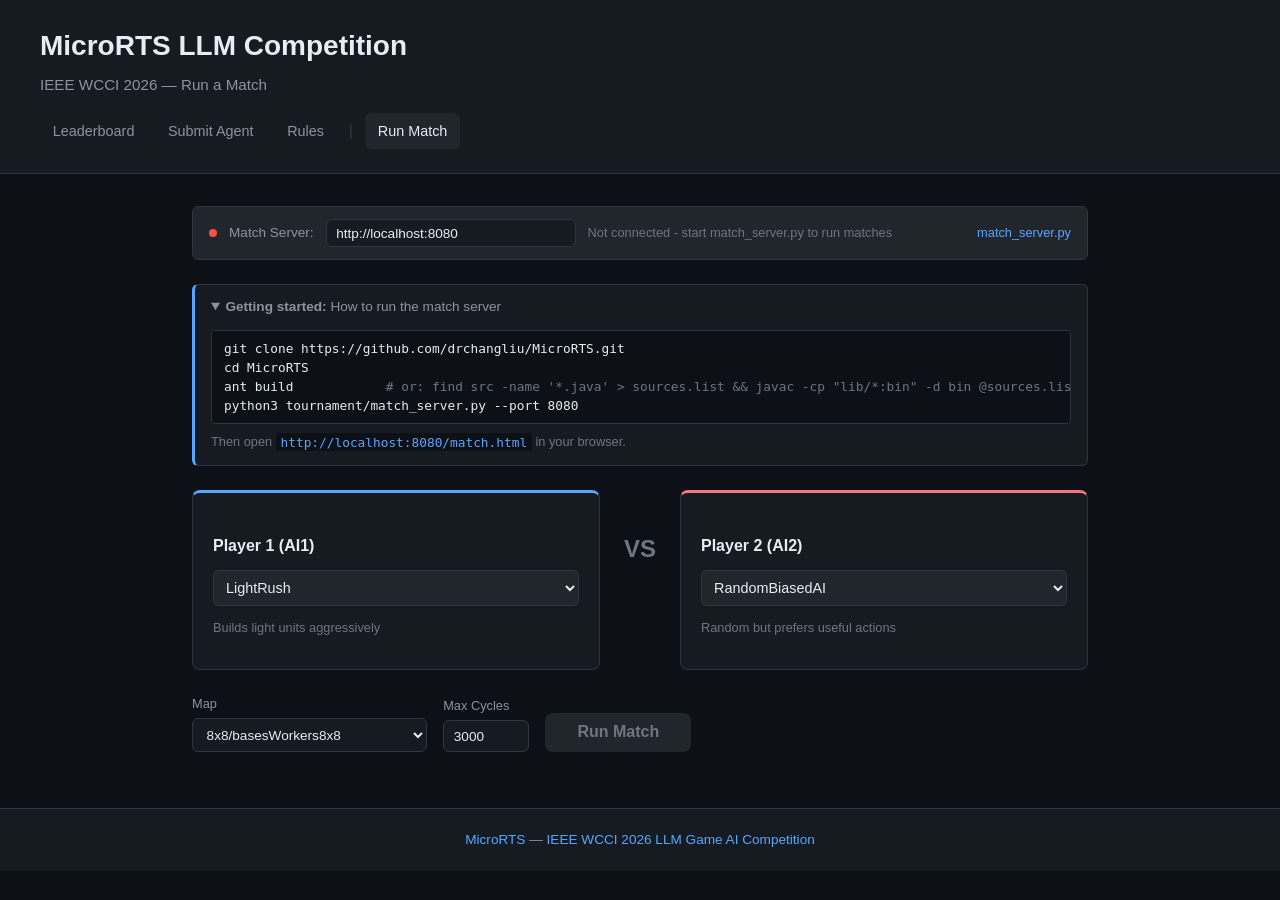
==== docs/match.html @ f72765ac "Auto-collapse setup tip box when match server is connected The tip box is now a <details> element, o" ====
<!DOCTYPE html>
<html lang="en">
<head>
    <meta charset="UTF-8">
    <meta name="viewport" content="width=device-width, initial-scale=1.0">
    <title>Run Match - MicroRTS LLM Competition</title>
    <link rel="stylesheet" href="style.css">
    <style>
        .match-grid {
            display: grid;
            grid-template-columns: 1fr auto 1fr;
            gap: 1.5rem;
            align-items: start;
            margin-bottom: 1.5rem;
        }
        .player-panel {
            background: var(--bg-secondary);
            border: 1px solid var(--border);
            border-radius: 8px;
            padding: 1.25rem;
        }
        .player-panel h3 {
            margin-bottom: 0.75rem;
            font-size: 1rem;
        }
        .player-panel.p1 { border-top: 3px solid var(--accent); }
        .player-panel.p2 { border-top: 3px solid #f97583; }
        .vs-divider {
            display: flex;
            align-items: center;
            justify-content: center;
            font-size: 1.5rem;
            font-weight: 700;
            color: var(--text-muted);
            padding-top: 2.5rem;
        }
        .agent-select {
            width: 100%;
            padding: 0.5rem;
            background: var(--bg-tertiary);
            border: 1px solid var(--border);
            border-radius: 6px;
            color: var(--text-primary);
            font-size: 0.9rem;
            margin-bottom: 0.5rem;
        }
        .agent-select:focus { border-color: var(--accent); outline: none; }
        .agent-desc {
            color: var(--text-muted);
            font-size: 0.8rem;
            min-height: 2.4em;
            margin-top: 0.25rem;
        }
        .llm-badge {
            display: inline-block;
            padding: 0.1rem 0.4rem;
            border-radius: 4px;
            font-size: 0.7rem;
            font-weight: 600;
            background: #1f6feb;
            color: #fff;
            margin-left: 0.25rem;
            vertical-align: middle;
        }

        /* Settings row */
        .settings-row {
            display: flex;
            gap: 1rem;
            align-items: end;
            margin-bottom: 1.5rem;
            flex-wrap: wrap;
        }
        .setting-group { display: flex; flex-direction: column; gap: 0.25rem; }
        .setting-group label {
            font-size: 0.8rem;
            color: var(--text-secondary);
        }
        .setting-group select,
        .setting-group input {
            padding: 0.45rem 0.6rem;
            background: var(--bg-secondary);
            border: 1px solid var(--border);
            border-radius: 6px;
            color: var(--text-primary);
            font-size: 0.85rem;
        }
        .setting-group select:focus,
        .setting-group input:focus { border-color: var(--accent); outline: none; }

        /* Map preview */
        .map-preview-wrap {
            display: flex;
            align-items: start;
            gap: 1rem;
            flex-wrap: wrap;
        }
        .map-preview {
            background: var(--bg-primary);
            border: 1px solid var(--border);
            border-radius: 6px;
            padding: 0.4rem;
            display: none;
        }
        .map-preview.visible { display: inline-block; }
        .map-preview canvas { image-rendering: pixelated; display: block; }
        .map-info {
            font-size: 0.75rem;
            color: var(--text-muted);
            margin-top: 0.25rem;
            text-align: center;
        }

        /* Fight button */
        .btn-fight {
            padding: 0.65rem 2rem;
            background: #3fb950;
            border: none;
            border-radius: 8px;
            color: #000;
            font-size: 1rem;
            font-weight: 700;
            cursor: pointer;
            transition: background 0.15s, transform 0.1s;
        }
        .btn-fight:hover { background: #56d364; }
        .btn-fight:active { transform: scale(0.97); }
        .btn-fight:disabled {
            background: var(--bg-tertiary);
            color: var(--text-muted);
            cursor: not-allowed;
        }

        /* Result panel */
        .result-panel {
            background: var(--bg-secondary);
            border: 1px solid var(--border);
            border-radius: 8px;
            padding: 1.5rem;
            display: none;
        }
        .result-panel.visible { display: block; }
        .result-header {
            display: flex;
            justify-content: space-between;
            align-items: center;
            margin-bottom: 1rem;
        }
        .result-status {
            font-size: 1.1rem;
            font-weight: 600;
        }
        .result-meta {
            color: var(--text-secondary);
            font-size: 0.85rem;
        }
        .result-winner {
            text-align: center;
            font-size: 1.5rem;
            font-weight: 700;
            padding: 1rem 0;
        }
        .result-winner.p1-wins { color: var(--accent); }
        .result-winner.p2-wins { color: #f97583; }
        .result-winner.draw { color: var(--draw); }

        .result-details {
            display: grid;
            grid-template-columns: 1fr 1fr 1fr;
            gap: 1rem;
            margin-top: 1rem;
        }
        .detail-box {
            text-align: center;
            padding: 0.75rem;
            background: var(--bg-tertiary);
            border-radius: 6px;
        }
        .detail-box .label { font-size: 0.75rem; color: var(--text-muted); }
        .detail-box .value { font-size: 1.1rem; font-weight: 600; margin-top: 0.25rem; }

        /* Spinner */
        .spinner {
            display: inline-block;
            width: 1.2rem;
            height: 1.2rem;
            border: 2px solid var(--border);
            border-top-color: var(--accent);
            border-radius: 50%;
            animation: spin 0.8s linear infinite;
            vertical-align: middle;
            margin-right: 0.5rem;
        }
        @keyframes spin { to { transform: rotate(360deg); } }

        /* Log area */
        .game-log {
            margin-top: 1rem;
            max-height: 200px;
            overflow-y: auto;
            background: var(--bg-primary);
            border: 1px solid var(--border);
            border-radius: 6px;
            padding: 0.75rem;
            font-family: monospace;
            font-size: 0.75rem;
            color: var(--text-secondary);
            white-space: pre-wrap;
            word-break: break-all;
            display: none;
        }
        .game-log.visible { display: block; }
        .log-toggle {
            background: none;
            border: none;
            color: var(--accent);
            cursor: pointer;
            font-size: 0.8rem;
            padding: 0;
            margin-top: 0.5rem;
        }
        .log-toggle:hover { text-decoration: underline; }

        /* Server config banner */
        .server-config {
            background: var(--bg-tertiary);
            border: 1px solid var(--border);
            border-radius: 6px;
            padding: 0.75rem 1rem;
            margin-bottom: 1.5rem;
            display: flex;
            align-items: center;
            gap: 0.75rem;
            font-size: 0.85rem;
        }
        .server-config input {
            padding: 0.35rem 0.6rem;
            background: var(--bg-secondary);
            border: 1px solid var(--border);
            border-radius: 6px;
            color: var(--text-primary);
            font-size: 0.85rem;
            width: 250px;
        }
        .server-config input:focus { border-color: var(--accent); outline: none; }
        .server-config label { color: var(--text-secondary); flex-shrink: 0; }
        .server-dot { width: 8px; height: 8px; border-radius: 50%; flex-shrink: 0; }
        .server-dot.online { background: var(--win); }
        .server-dot.offline { background: var(--loss); }

        /* Tip box */
        .tip-box {
            background: var(--bg-secondary);
            border: 1px solid var(--border);
            border-left: 3px solid var(--accent);
            border-radius: 6px;
            margin-bottom: 1.5rem;
            font-size: 0.85rem;
            color: var(--text-secondary);
            line-height: 1.5;
        }
        .tip-box summary {
            padding: 0.75rem 1rem;
            cursor: pointer;
            user-select: none;
        }
        .tip-box summary:hover { color: var(--text-primary); }
        .tip-box .tip-body { padding: 0 1rem 0.75rem; }
        .tip-box code { color: var(--accent); font-size: 0.8rem; }

        /* Replay viewer */
        .replay-panel {
            background: var(--bg-secondary);
            border: 1px solid var(--border);
            border-radius: 8px;
            padding: 1.25rem;
            margin-top: 1rem;
            display: none;
        }
        .replay-panel.visible { display: block; }
        .replay-header {
            display: flex;
            justify-content: space-between;
            align-items: center;
            margin-bottom: 0.75rem;
        }
        .replay-header h3 { margin: 0; font-size: 1rem; }
        .replay-controls {
            display: flex;
            align-items: center;
            gap: 0.5rem;
        }
        .replay-controls button {
            background: var(--bg-tertiary);
            border: 1px solid var(--border);
            border-radius: 4px;
            color: var(--text-primary);
            cursor: pointer;
            padding: 0.3rem 0.6rem;
            font-size: 0.85rem;
            transition: background 0.15s;
        }
        .replay-controls button:hover { background: var(--border); }
        .replay-controls button:disabled { color: var(--text-muted); cursor: default; }
        .replay-tick {
            color: var(--text-secondary);
            font-size: 0.8rem;
            font-variant-numeric: tabular-nums;
            min-width: 6rem;
            text-align: center;
        }
        .replay-speed {
            color: var(--text-muted);
            font-size: 0.75rem;
        }
        .replay-canvas-wrap {
            display: flex;
            justify-content: center;
            background: var(--bg-primary);
            border: 1px solid var(--border);
            border-radius: 6px;
            padding: 0.5rem;
        }
        canvas#replay-canvas { image-rendering: pixelated; }
        .replay-legend {
            display: flex;
            gap: 1rem;
            flex-wrap: wrap;
            margin-top: 0.5rem;
            font-size: 0.75rem;
            color: var(--text-muted);
        }
        .legend-swatch {
            display: inline-block;
            width: 10px;
            height: 10px;
            border-radius: 2px;
            margin-right: 3px;
            vertical-align: middle;
        }
        .server-status-text { color: var(--text-muted); font-size: 0.8rem; }

        /* Match history */
        .history-panel { margin-top: 1.5rem; }
        .history-panel h3 { font-size: 1rem; margin-bottom: 0.5rem; }
        .history-entry {
            display: flex;
            align-items: center;
            gap: 0.75rem;
            padding: 0.5rem 0.75rem;
            border-bottom: 1px solid var(--border);
            font-size: 0.85rem;
        }
        .history-entry:last-child { border-bottom: none; }
        .history-result { font-weight: 600; min-width: 5rem; }
        .history-agents { color: var(--text-secondary); flex: 1; }
        .history-time { color: var(--text-muted); font-size: 0.75rem; }

        @media (max-width: 768px) {
            .match-grid {
                grid-template-columns: 1fr;
            }
            .vs-divider {
                padding-top: 0;
                font-size: 1.2rem;
            }
            .result-details {
                grid-template-columns: 1fr;
            }
        }
    </style>
</head>
<body>
    <header>
        <div class="header-content">
            <h1>MicroRTS LLM Competition</h1>
            <p class="subtitle">IEEE WCCI 2026 &mdash; Run a Match</p>
            <nav>
                <a href="index.html">Leaderboard</a>
                <a href="submit.html">Submit Agent</a>
                <a href="rules.html">Rules</a>
                <span class="nav-sep">|</span>
                <a href="match.html" class="tab active">Run Match</a>
            </nav>
        </div>
    </header>

    <div class="page-content" style="max-width: 960px;">

        <div class="server-config">
            <span class="server-dot offline" id="server-dot"></span>
            <label>Match Server:</label>
            <input type="text" id="server-url" value="http://localhost:8080" placeholder="http://localhost:8080">
            <span class="server-status-text" id="server-status">Not connected</span>
            <a href="https://github.com/drchangliu/MicroRTS/blob/master/tournament/match_server.py" style="color: var(--accent); font-size: 0.8rem; margin-left: auto; text-decoration: none;">match_server.py</a>
        </div>

        <details class="tip-box" id="server-tip" open>
            <summary><strong>Getting started:</strong> How to run the match server</summary>
            <div class="tip-body">
                <pre style="margin: 0 0 0.5rem; background: var(--bg-primary); padding: 0.5rem 0.75rem; border-radius: 4px; font-size: 0.8rem; overflow-x: auto;"><code>git clone https://github.com/drchangliu/MicroRTS.git
cd MicroRTS
ant build            <span style="color:var(--text-muted)"># or: find src -name '*.java' > sources.list && javac -cp "lib/*:bin" -d bin @sources.list</span>
python3 tournament/match_server.py --port 8080</code></pre>
                <span style="font-size: 0.8rem; color: var(--text-muted);">Then open <code style="background:var(--bg-primary);padding:0.1rem 0.3rem;border-radius:3px;">http://localhost:8080/match.html</code> in your browser.</span>
            </div>
        </details>

        <div class="match-grid">
            <div class="player-panel p1">
                <h3>Player 1 (AI1)</h3>
                <select class="agent-select" id="ai1-select"></select>
                <div class="agent-desc" id="ai1-desc"></div>
            </div>
            <div class="vs-divider">VS</div>
            <div class="player-panel p2">
                <h3>Player 2 (AI2)</h3>
                <select class="agent-select" id="ai2-select"></select>
                <div class="agent-desc" id="ai2-desc"></div>
            </div>
        </div>

        <div class="map-preview-wrap">
            <div style="flex:1; min-width: 200px;">
                <div class="settings-row">
                    <div class="setting-group">
                        <label>Map</label>
                        <select id="map-select">
                            <option value="maps/8x8/basesWorkers8x8.xml">basesWorkers8x8</option>
                        </select>
                    </div>
                    <div class="setting-group">
                        <label>Max Cycles</label>
                        <input type="number" id="max-cycles" value="3000" min="100" max="10000" step="100">
                    </div>
                    <button class="btn-fight" id="btn-fight" disabled>Run Match</button>
                </div>
            </div>
            <div class="map-preview" id="map-preview">
                <canvas id="map-canvas" width="160" height="160"></canvas>
                <div class="map-info" id="map-info"></div>
            </div>
        </div>

        <div class="result-panel" id="result-panel">
            <div class="result-header">
                <span class="result-status" id="result-status"></span>
                <span class="result-meta" id="result-meta"></span>
            </div>
            <div class="result-winner" id="result-winner"></div>
            <div class="result-details" id="result-details"></div>
            <button class="log-toggle" id="log-toggle" style="display:none;">Show game log</button>
            <pre class="game-log" id="game-log"></pre>
        </div>

        <div class="replay-panel" id="replay-panel">
            <div class="replay-header">
                <h3>Game Replay</h3>
                <div class="replay-controls">
                    <button id="replay-start" title="Jump to start">&laquo;</button>
                    <button id="replay-back" title="Step back">&lsaquo;</button>
                    <button id="replay-play" title="Play/Pause">Play</button>
                    <button id="replay-fwd" title="Step forward">&rsaquo;</button>
                    <button id="replay-end" title="Jump to end">&raquo;</button>
                    <span class="replay-tick" id="replay-tick">Tick 0 / 0</span>
                    <button id="replay-slower" title="Slower">-</button>
                    <span class="replay-speed" id="replay-speed">4x</span>
                    <button id="replay-faster" title="Faster">+</button>
                </div>
            </div>
            <div class="replay-canvas-wrap">
                <canvas id="replay-canvas" width="480" height="480"></canvas>
            </div>
            <div class="replay-legend">
                <span><span class="legend-swatch" style="background:#0C7BDC"></span> Player 1</span>
                <span><span class="legend-swatch" style="background:#BF3682"></span> Player 2</span>
                <span><span class="legend-swatch" style="background:#C2DFAE"></span> Resource</span>
                <span><span class="legend-swatch" style="background:#666"></span> Wall</span>
            </div>
        </div>

        <div class="history-panel" id="history-panel" style="display:none;">
            <h3>Match History</h3>
            <div class="table-container" id="history-list"></div>
        </div>
    </div>

    <footer>
        <div class="footer-content">
            <p><a href="https://github.com/drchangliu/MicroRTS/">MicroRTS</a> &mdash; <a href="https://github.com/drchangliu/MicroRTS/blob/master/COMPETITION.md">IEEE WCCI 2026 LLM Game AI Competition</a></p>
        </div>
    </footer>

    <script>
    (function () {
        'use strict';

        // Static agent list — always available even without the match server
        var FALLBACK_AGENTS = {
            "Baseline": [
                { "class": "ai.RandomBiasedAI", "name": "RandomBiasedAI", "description": "Random but prefers useful actions", "requires_llm": false },
                { "class": "ai.RandomAI", "name": "RandomAI", "description": "Purely random actions", "requires_llm": false },
                { "class": "ai.PassiveAI", "name": "PassiveAI", "description": "Does nothing", "requires_llm": false }
            ],
            "Rush": [
                { "class": "ai.abstraction.WorkerRush", "name": "WorkerRush", "description": "Aggressive worker rush", "requires_llm": false },
                { "class": "ai.abstraction.LightRush", "name": "LightRush", "description": "Builds light units aggressively", "requires_llm": false },
                { "class": "ai.abstraction.HeavyRush", "name": "HeavyRush", "description": "Builds heavy units aggressively", "requires_llm": false },
                { "class": "ai.abstraction.RangedRush", "name": "RangedRush", "description": "Builds ranged units aggressively", "requires_llm": false }
            ],
            "Competition Winner": [
                { "class": "ai.competition.tiamat.Tiamat", "name": "Tiamat", "description": "CoG 2017/2018 champion", "requires_llm": false },
                { "class": "ai.coac.CoacAI", "name": "CoacAI", "description": "CoG 2020 champion", "requires_llm": false }
            ],
            "LLM": [
                { "class": "ai.abstraction.ollama", "name": "Ollama LLM", "description": "Pure LLM agent via Ollama", "requires_llm": true },
                { "class": "ai.abstraction.HybridLLMRush", "name": "HybridLLMRush", "description": "Rule-based + periodic LLM strategy switching", "requires_llm": true },
                { "class": "ai.abstraction.StrategicLLMAgent", "name": "StrategicLLMAgent", "description": "8 strategies + tactical params from LLM", "requires_llm": true },
                { "class": "ai.mcts.llmguided.LLMInformedMCTS", "name": "LLMInformedMCTS", "description": "MCTS with LLM policy priors", "requires_llm": true }
            ],
            "Submission": [
                { "class": "ai.abstraction.submissions.allibot.alli", "name": "AlliBot", "description": "Search+LLM (LLMInformedMCTS) with Alli heuristics as fallback", "requires_llm": true },
                { "class": "ai.abstraction.submissions.boom_or_rush_bot.BoomRushBotOllama", "name": "Boom/Rush Bot", "description": "Uses Ollama to choose between WorkerRush, LightRush, and BoomEconomy", "requires_llm": true },
                { "class": "ai.abstraction.submissions.chase.ChaseBot", "name": "Chase", "description": "Hybrid LLM-guided bot with GPT-5 strategic consultation", "requires_llm": true },
                { "class": "ai.abstraction.submissions.crush.CRush", "name": "CRush", "description": "Adaptive ranged rush bot with tactical formations", "requires_llm": false },
                { "class": "ai.abstraction.submissions.example_team.WorkerRushLLMAgent", "name": "Example Team", "description": "Simple WorkerRush wrapper demonstrating the submission format", "requires_llm": false },
                { "class": "ai.abstraction.submissions.hope.hope", "name": "HOPE", "description": "Hybrid Ollama Plus Extrapolation: uses Ollama and MCTS with prediction", "requires_llm": true },
                { "class": "ai.mcts.submissions.jmurr.JMurrAgent", "name": "jmurr", "description": "Evaluates states from the opponent's perspective for scoring", "requires_llm": false },
                { "class": "ai.mcts.submissions.nick_mcts.NickMCTS", "name": "Nick MCTS", "description": "NaiveMCTS with modified evaluation and worker rush policy", "requires_llm": false },
                { "class": "ai.mcts.submissions.penguin_bot.MCTSAgent", "name": "PenguinBot", "description": "NaiveMCTS bot with periodic Ollama strategy guidance", "requires_llm": true },
                { "class": "ai.mcts.submissions.xiebot.XieBot", "name": "xiebot", "description": "Hybrid MCTS bot with Ollama-guided macro strategy switching", "requires_llm": true },
                { "class": "ai.abstraction.submissions.yebot.yebot", "name": "yebot", "description": "Pure LLM (Cloud DeepSeek) with economy/military/attack prompts", "requires_llm": true }
            ]
        };

        var FALLBACK_MAPS = [
            "maps/4x4/basesWorkers4x4.xml",
            "maps/8x8/basesWorkers8x8.xml",
            "maps/8x8/FourBasesWorkers8x8.xml",
            "maps/10x10/basesWorkers10x10.xml",
            "maps/12x12/FourBasesWorkers12x12.xml",
            "maps/16x16/basesWorkers16x16.xml",
            "maps/24x24/basesWorkers24x24.xml"
        ];

        // State
        var agentsData = {};      // class -> info
        var matchHistory = [];    // [{ai1, ai2, winner, ...}]
        var currentMatchId = null;
        var pollTimer = null;
        var serverOnline = false;

        // DOM refs
        var serverUrlInput = document.getElementById('server-url');
        var serverDot = document.getElementById('server-dot');
        var serverStatusText = document.getElementById('server-status');
        var ai1Select = document.getElementById('ai1-select');
        var ai2Select = document.getElementById('ai2-select');
        var ai1Desc = document.getElementById('ai1-desc');
        var ai2Desc = document.getElementById('ai2-desc');
        var mapSelect = document.getElementById('map-select');
        var maxCyclesInput = document.getElementById('max-cycles');
        var btnFight = document.getElementById('btn-fight');
        var resultPanel = document.getElementById('result-panel');
        var resultStatus = document.getElementById('result-status');
        var resultMeta = document.getElementById('result-meta');
        var resultWinner = document.getElementById('result-winner');
        var resultDetails = document.getElementById('result-details');
        var logToggle = document.getElementById('log-toggle');
        var gameLog = document.getElementById('game-log');
        var historyPanel = document.getElementById('history-panel');
        var historyList = document.getElementById('history-list');
        var replayPanel = document.getElementById('replay-panel');

        function getServerUrl() {
            return serverUrlInput.value.replace(/\/+$/, '');
        }

        function escapeHtml(str) {
            if (str == null) return '';
            return String(str).replace(/&/g, '&amp;').replace(/</g, '&lt;').replace(/>/g, '&gt;').replace(/"/g, '&quot;');
        }

        // --- Server connection ---

        function checkServer() {
            var url = getServerUrl() + '/api/agents';
            fetch(url, { signal: AbortSignal.timeout(3000) })
                .then(function (r) { return r.json(); })
                .then(function (data) {
                    serverOnline = true;
                    serverDot.className = 'server-dot online';
                    serverStatusText.textContent = 'Connected';
                    populateAgents(data.agents);
                    btnFight.disabled = false;
                    // Collapse tip box once connected
                    document.getElementById('server-tip').removeAttribute('open');
                    // Also load maps
                    return fetch(getServerUrl() + '/api/maps');
                })
                .then(function (r) { return r.json(); })
                .then(function (data) {
                    populateMaps(data.maps, data.default);
                })
                .catch(function () {
                    serverOnline = false;
                    serverDot.className = 'server-dot offline';
                    serverStatusText.textContent = 'Not connected - start match_server.py to run matches';
                    btnFight.disabled = true;
                });
        }

        serverUrlInput.addEventListener('change', checkServer);
        serverUrlInput.addEventListener('keyup', function (e) {
            if (e.key === 'Enter') checkServer();
        });

        // --- Populate dropdowns ---

        function populateAgents(grouped) {
            agentsData = {};
            var html1 = '';
            var html2 = '';
            var categoryOrder = ['Baseline', 'Rush', 'Competition Winner', 'LLM', 'Submission'];
            var categories = Object.keys(grouped).sort(function (a, b) {
                var ai = categoryOrder.indexOf(a);
                var bi = categoryOrder.indexOf(b);
                if (ai === -1) ai = 99;
                if (bi === -1) bi = 99;
                return ai - bi;
            });

            for (var ci = 0; ci < categories.length; ci++) {
                var cat = categories[ci];
                var agents = grouped[cat];
                html1 += '<optgroup label="' + escapeHtml(cat) + '">';
                html2 += '<optgroup label="' + escapeHtml(cat) + '">';
                for (var ai = 0; ai < agents.length; ai++) {
                    var a = agents[ai];
                    agentsData[a.class] = a;
                    var llmTag = a.requires_llm ? ' [LLM]' : '';
                    var opt = '<option value="' + escapeHtml(a.class) + '">' +
                              escapeHtml(a.name + llmTag) + '</option>';
                    html1 += opt;
                    html2 += opt;
                }
                html1 += '</optgroup>';
                html2 += '</optgroup>';
            }

            ai1Select.innerHTML = html1;
            ai2Select.innerHTML = html2;

            // Default selections
            var keys = Object.keys(agentsData);
            if (keys.length >= 2) {
                // Default: first LLM vs RandomBiasedAI
                var llmAgent = keys.find(function (k) { return agentsData[k].requires_llm; });
                var baseline = 'ai.RandomBiasedAI';
                if (llmAgent) ai1Select.value = llmAgent;
                if (agentsData[baseline]) ai2Select.value = baseline;
            }
            updateDesc('ai1');
            updateDesc('ai2');
        }

        function populateMaps(maps, defaultMap) {
            var html = '';
            for (var i = 0; i < maps.length; i++) {
                var m = maps[i];
                var label = m.replace('maps/', '').replace('.xml', '');
                var sel = m === defaultMap ? ' selected' : '';
                html += '<option value="' + escapeHtml(m) + '"' + sel + '>' + escapeHtml(label) + '</option>';
            }
            mapSelect.innerHTML = html;
            loadMapPreview(mapSelect.value);
        }

        // --- Map Preview ---

        var mapPreviewEl = document.getElementById('map-preview');
        var mapCanvas = document.getElementById('map-canvas');
        var mapCtx = mapCanvas.getContext('2d');
        var mapInfoEl = document.getElementById('map-info');
        var mapCache = {};  // path -> parsed data
        var PREVIEW_SIZE = 160;

        function loadMapPreview(mapPath) {
            if (!mapPath) { mapPreviewEl.className = 'map-preview'; return; }

            // Use cache if available
            if (mapCache[mapPath]) {
                drawMapPreview(mapCache[mapPath]);
                return;
            }

            // Try server first, fall back to client-side XML fetch
            if (serverOnline) {
                fetch(getServerUrl() + '/api/map?path=' + encodeURIComponent(mapPath))
                    .then(function (r) { return r.ok ? r.json() : null; })
                    .then(function (data) {
                        if (data && data.width) {
                            mapCache[mapPath] = data;
                            drawMapPreview(data);
                        }
                    })
                    .catch(function () {});
            } else {
                mapPreviewEl.className = 'map-preview';
            }
        }

        function drawMapPreview(data) {
            var w = data.width;
            var h = data.height;
            var cellSize = Math.floor(Math.min(PREVIEW_SIZE / w, PREVIEW_SIZE / h));
            cellSize = Math.max(cellSize, 3); // minimum 3px per cell
            var canvasW = cellSize * w;
            var canvasH = cellSize * h;
            mapCanvas.width = canvasW;
            mapCanvas.height = canvasH;
            var ctx = mapCtx;

            // Background
            ctx.fillStyle = '#1a1a2e';
            ctx.fillRect(0, 0, canvasW, canvasH);

            // Grid lines (only if cells big enough)
            if (cellSize >= 8) {
                ctx.strokeStyle = '#2a2a3e';
                ctx.lineWidth = 0.5;
                for (var gx = 0; gx <= w; gx++) {
                    ctx.beginPath(); ctx.moveTo(gx * cellSize, 0); ctx.lineTo(gx * cellSize, canvasH); ctx.stroke();
                }
                for (var gy = 0; gy <= h; gy++) {
                    ctx.beginPath(); ctx.moveTo(0, gy * cellSize); ctx.lineTo(canvasW, gy * cellSize); ctx.stroke();
                }
            }

            // Terrain
            if (data.terrain) {
                for (var ti = 0; ti < data.terrain.length; ti++) {
                    if (data.terrain[ti] !== '0') {
                        ctx.fillStyle = '#555';
                        ctx.fillRect((ti % w) * cellSize, Math.floor(ti / w) * cellSize, cellSize, cellSize);
                    }
                }
            }

            // Units
            var units = data.units || [];
            for (var ui = 0; ui < units.length; ui++) {
                var u = units[ui];
                var ux = u.x * cellSize;
                var uy = u.y * cellSize;
                var pad = Math.max(1, cellSize * 0.1);
                var type = (u.type || '').toLowerCase();

                var color;
                if (u.player === 0) color = '#0C7BDC';
                else if (u.player === 1) color = '#BF3682';
                else color = '#C2DFAE';

                if (type === 'resource') {
                    ctx.fillStyle = color;
                    var cx = ux + cellSize / 2;
                    var cy = uy + cellSize / 2;
                    var r = (cellSize - pad * 2) / 2;
                    ctx.beginPath();
                    ctx.moveTo(cx, cy - r); ctx.lineTo(cx + r, cy);
                    ctx.lineTo(cx, cy + r); ctx.lineTo(cx - r, cy);
                    ctx.closePath(); ctx.fill();
                } else if (type === 'base' || type === 'barracks') {
                    ctx.fillStyle = color;
                    ctx.fillRect(ux + pad, uy + pad, cellSize - pad * 2, cellSize - pad * 2);
                    if (cellSize >= 12) {
                        ctx.fillStyle = '#fff';
                        ctx.font = 'bold ' + Math.max(7, cellSize * 0.4) + 'px sans-serif';
                        ctx.textAlign = 'center'; ctx.textBaseline = 'middle';
                        ctx.fillText(type === 'base' ? 'B' : 'K', ux + cellSize / 2, uy + cellSize / 2);
                    }
                } else {
                    ctx.fillStyle = color;
                    ctx.beginPath();
                    ctx.arc(ux + cellSize / 2, uy + cellSize / 2, (cellSize - pad * 2) / 2, 0, Math.PI * 2);
                    ctx.fill();
                    if (cellSize >= 12) {
                        ctx.fillStyle = '#fff';
                        ctx.font = 'bold ' + Math.max(7, cellSize * 0.4) + 'px sans-serif';
                        ctx.textAlign = 'center'; ctx.textBaseline = 'middle';
                        ctx.fillText(type.charAt(0).toUpperCase(), ux + cellSize / 2, uy + cellSize / 2);
                    }
                }
            }

            // Show info
            var p0units = units.filter(function (u) { return u.player === 0; }).length;
            var p1units = units.filter(function (u) { return u.player === 1; }).length;
            var res = units.filter(function (u) { return u.player === -1; }).length;
            mapInfoEl.textContent = w + 'x' + h + ' \u2014 ' + p0units + 'v' + p1units + ' units, ' + res + ' resources';
            mapPreviewEl.className = 'map-preview visible';
        }

        mapSelect.addEventListener('change', function () {
            loadMapPreview(mapSelect.value);
        });

        function updateDesc(player) {
            var sel = player === 'ai1' ? ai1Select : ai2Select;
            var desc = player === 'ai1' ? ai1Desc : ai2Desc;
            var info = agentsData[sel.value];
            if (info) {
                var html = escapeHtml(info.description);
                if (info.requires_llm) {
                    html += ' <span class="llm-badge">LLM</span>';
                }
                desc.innerHTML = html;
            } else {
                desc.textContent = '';
            }
        }

        ai1Select.addEventListener('change', function () { updateDesc('ai1'); });
        ai2Select.addEventListener('change', function () { updateDesc('ai2'); });

        // --- Run match ---

        btnFight.addEventListener('click', function () {
            if (!serverOnline) return;

            var ai1 = ai1Select.value;
            var ai2 = ai2Select.value;
            if (!ai1 || !ai2) return;

            btnFight.disabled = true;
            btnFight.textContent = 'Starting...';
            resultPanel.className = 'result-panel visible';
            resultStatus.innerHTML = '<span class="spinner"></span> Starting match...';
            resultMeta.textContent = '';
            resultWinner.textContent = '';
            resultWinner.className = 'result-winner';
            resultDetails.innerHTML = '';
            logToggle.style.display = 'none';
            gameLog.className = 'game-log';
            gameLog.textContent = '';

            var body = JSON.stringify({
                ai1: ai1,
                ai2: ai2,
                map: mapSelect.value,
                max_cycles: parseInt(maxCyclesInput.value) || 3000
            });

            fetch(getServerUrl() + '/api/match', {
                method: 'POST',
                headers: { 'Content-Type': 'application/json' },
                body: body
            })
            .then(function (r) { return r.json(); })
            .then(function (data) {
                if (data.error) {
                    showError(data.error);
                    return;
                }
                currentMatchId = data.match_id;
                resultStatus.innerHTML = '<span class="spinner"></span> Match running...';
                resultMeta.textContent = 'Match ID: ' + data.match_id;
                pollMatch();
            })
            .catch(function (err) {
                showError('Failed to start match: ' + err.message);
            });
        });

        function pollMatch() {
            if (!currentMatchId) return;

            fetch(getServerUrl() + '/api/match/' + currentMatchId)
                .then(function (r) { return r.json(); })
                .then(function (match) {
                    if (match.status === 'running' || match.status === 'queued') {
                        resultStatus.innerHTML = '<span class="spinner"></span> Match running...';
                        pollTimer = setTimeout(pollMatch, 1000);
                        return;
                    }
                    // Match finished
                    showResult(match);
                })
                .catch(function () {
                    pollTimer = setTimeout(pollMatch, 2000);
                });
        }

        function showResult(match) {
            btnFight.disabled = false;
            btnFight.textContent = 'Run Match';

            if (match.status === 'error') {
                showError(match.error || 'Unknown error');
                return;
            }

            if (match.status === 'timeout') {
                resultStatus.textContent = 'Match timed out';
                resultWinner.textContent = 'Timeout';
                resultWinner.className = 'result-winner draw';
            } else {
                resultStatus.textContent = 'Match completed';
                if (match.winner === 0) {
                    resultWinner.innerHTML = escapeHtml(match.ai1_name) + ' wins!';
                    resultWinner.className = 'result-winner p1-wins';
                } else if (match.winner === 1) {
                    resultWinner.innerHTML = escapeHtml(match.ai2_name) + ' wins!';
                    resultWinner.className = 'result-winner p2-wins';
                } else {
                    resultWinner.textContent = 'Draw';
                    resultWinner.className = 'result-winner draw';
                }
            }

            var duration = match.duration ? match.duration.toFixed(1) + 's' : '--';
            var ticks = match.final_tick != null ? match.final_tick : '--';
            var mapLabel = (match.map || '').replace('maps/', '').replace('.xml', '');

            resultDetails.innerHTML =
                '<div class="detail-box"><div class="label">Duration</div><div class="value">' + duration + '</div></div>' +
                '<div class="detail-box"><div class="label">Ticks</div><div class="value">' + ticks + '</div></div>' +
                '<div class="detail-box"><div class="label">Map</div><div class="value">' + escapeHtml(mapLabel) + '</div></div>';

            if (match.game_log) {
                logToggle.style.display = '';
                gameLog.textContent = match.game_log;
            }

            // Load trace for replay if available
            if (match.has_trace && match.id) {
                loadTrace(match.id);
            } else {
                replayPanel.className = 'replay-panel';
            }

            // Add to history
            addToHistory(match);
        }

        function showError(msg) {
            btnFight.disabled = false;
            btnFight.textContent = 'Run Match';
            resultStatus.textContent = 'Error';
            resultWinner.textContent = msg;
            resultWinner.className = 'result-winner draw';
        }

        // --- Log toggle ---
        logToggle.addEventListener('click', function () {
            if (gameLog.classList.contains('visible')) {
                gameLog.classList.remove('visible');
                logToggle.textContent = 'Show game log';
            } else {
                gameLog.classList.add('visible');
                logToggle.textContent = 'Hide game log';
            }
        });

        // --- Match history ---

        function addToHistory(match) {
            matchHistory.unshift(match);
            if (matchHistory.length > 20) matchHistory.pop();
            renderHistory();
        }

        function renderHistory() {
            if (matchHistory.length === 0) {
                historyPanel.style.display = 'none';
                return;
            }
            historyPanel.style.display = '';
            var html = '';
            for (var i = 0; i < matchHistory.length; i++) {
                var m = matchHistory[i];
                var resultCls = 'result-skip';
                var resultText = 'Draw';
                if (m.winner === 0) { resultCls = 'result-win'; resultText = 'P1 Win'; }
                else if (m.winner === 1) { resultCls = 'result-loss'; resultText = 'P2 Win'; }
                else if (m.status === 'timeout') { resultText = 'Timeout'; }
                var ticks = m.final_tick != null ? m.final_tick + ' ticks' : '';
                html += '<div class="history-entry">' +
                    '<span class="history-result ' + resultCls + '">' + resultText + '</span>' +
                    '<span class="history-agents">' + escapeHtml(m.ai1_name) + ' vs ' + escapeHtml(m.ai2_name) + '</span>' +
                    '<span class="history-time">' + ticks + '</span>' +
                    '</div>';
            }
            historyList.innerHTML = html;
        }

        // --- Replay Engine ---

        var replayCanvas = document.getElementById('replay-canvas');
        var replayCtx = replayCanvas.getContext('2d');
        var replayTickLabel = document.getElementById('replay-tick');
        var replaySpeedLabel = document.getElementById('replay-speed');
        var traceData = null;     // Full trace JSON
        var replayFrame = 0;      // Current entry index
        var replayPlaying = false;
        var replayTimer = null;
        var replaySpeedIdx = 2;   // index into speeds array
        var replaySpeeds = [1, 2, 4, 8, 16, 32];

        // Colors matching PhysicalGameStatePanel.java
        var COLORS = {
            p0: '#0C7BDC',      // Player 0 - blue
            p1: '#BF3682',      // Player 1 - magenta
            resource: '#C2DFAE', // Resources - green
            wall: '#555555',
            bg: '#1a1a2e',
            grid: '#2a2a3e',
            light: '#D55E00',    // Light unit accent
            ranged: '#0072B2',   // Ranged unit accent
            heavy: '#F0E442',    // Heavy unit accent
            hp: '#3fb950',
            hpLost: '#f85149',
        };

        function loadTrace(matchId) {
            replayPanel.className = 'replay-panel';
            fetch(getServerUrl() + '/api/trace/' + matchId)
                .then(function (r) {
                    if (!r.ok) throw new Error('Trace not available');
                    return r.json();
                })
                .then(function (data) {
                    traceData = data;
                    replayFrame = 0;
                    replayPlaying = false;
                    if (replayTimer) clearInterval(replayTimer);
                    replayPanel.className = 'replay-panel visible';
                    document.getElementById('replay-play').textContent = 'Play';
                    drawFrame();
                })
                .catch(function () {
                    replayPanel.className = 'replay-panel';
                });
        }

        function drawFrame() {
            if (!traceData || !traceData.entries || !traceData.entries[replayFrame]) return;
            var entry = traceData.entries[replayFrame];
            var pgs = entry.pgs;
            var w = pgs.width;
            var h = pgs.height;
            var cellSize = Math.floor(Math.min(480 / w, 480 / h));
            var canvasW = cellSize * w;
            var canvasH = cellSize * h;
            replayCanvas.width = canvasW;
            replayCanvas.height = canvasH;

            var ctx = replayCtx;

            // Background
            ctx.fillStyle = COLORS.bg;
            ctx.fillRect(0, 0, canvasW, canvasH);

            // Grid
            ctx.strokeStyle = COLORS.grid;
            ctx.lineWidth = 0.5;
            for (var gx = 0; gx <= w; gx++) {
                ctx.beginPath(); ctx.moveTo(gx * cellSize, 0); ctx.lineTo(gx * cellSize, canvasH); ctx.stroke();
            }
            for (var gy = 0; gy <= h; gy++) {
                ctx.beginPath(); ctx.moveTo(0, gy * cellSize); ctx.lineTo(canvasW, gy * cellSize); ctx.stroke();
            }

            // Terrain (walls)
            if (pgs.terrain) {
                for (var ti = 0; ti < pgs.terrain.length; ti++) {
                    if (pgs.terrain[ti] !== '0') {
                        var tx = ti % w;
                        var ty = Math.floor(ti / w);
                        ctx.fillStyle = COLORS.wall;
                        ctx.fillRect(tx * cellSize, ty * cellSize, cellSize, cellSize);
                    }
                }
            }

            // Units
            var units = pgs.units || [];
            for (var ui = 0; ui < units.length; ui++) {
                var u = units[ui];
                var ux = u.x * cellSize;
                var uy = u.y * cellSize;
                var pad = Math.max(1, cellSize * 0.1);
                var uSize = cellSize - pad * 2;

                // Pick color
                var color;
                if (u.player === 0) color = COLORS.p0;
                else if (u.player === 1) color = COLORS.p1;
                else color = COLORS.resource;

                var type = (u.type || '').toLowerCase();

                // Unit-type accent border
                var accent = null;
                if (type === 'light') accent = COLORS.light;
                else if (type === 'ranged') accent = COLORS.ranged;
                else if (type === 'heavy') accent = COLORS.heavy;

                if (type === 'resource') {
                    // Diamond for resources
                    ctx.fillStyle = COLORS.resource;
                    var cx = ux + cellSize / 2;
                    var cy = uy + cellSize / 2;
                    var r = uSize / 2;
                    ctx.beginPath();
                    ctx.moveTo(cx, cy - r); ctx.lineTo(cx + r, cy);
                    ctx.lineTo(cx, cy + r); ctx.lineTo(cx - r, cy);
                    ctx.closePath(); ctx.fill();
                    // Resource count
                    if (u.resources > 0 && cellSize >= 20) {
                        ctx.fillStyle = '#000';
                        ctx.font = Math.max(8, cellSize * 0.3) + 'px sans-serif';
                        ctx.textAlign = 'center'; ctx.textBaseline = 'middle';
                        ctx.fillText(u.resources, cx, cy);
                    }
                } else if (type === 'base' || type === 'barracks') {
                    // Square for buildings
                    ctx.fillStyle = color;
                    ctx.fillRect(ux + pad, uy + pad, uSize, uSize);
                    if (accent) {
                        ctx.strokeStyle = accent; ctx.lineWidth = 2;
                        ctx.strokeRect(ux + pad, uy + pad, uSize, uSize);
                    }
                    // Label
                    if (cellSize >= 20) {
                        ctx.fillStyle = '#fff';
                        ctx.font = 'bold ' + Math.max(8, cellSize * 0.3) + 'px sans-serif';
                        ctx.textAlign = 'center'; ctx.textBaseline = 'middle';
                        ctx.fillText(type === 'base' ? 'B' : 'K', ux + cellSize / 2, uy + cellSize / 2);
                    }
                } else {
                    // Circle for mobile units
                    var cx2 = ux + cellSize / 2;
                    var cy2 = uy + cellSize / 2;
                    var rad = uSize / 2;
                    ctx.fillStyle = color;
                    ctx.beginPath(); ctx.arc(cx2, cy2, rad, 0, Math.PI * 2); ctx.fill();
                    if (accent) {
                        ctx.strokeStyle = accent; ctx.lineWidth = 2;
                        ctx.beginPath(); ctx.arc(cx2, cy2, rad, 0, Math.PI * 2); ctx.stroke();
                    }
                    // Unit type letter
                    if (cellSize >= 20) {
                        ctx.fillStyle = '#fff';
                        ctx.font = 'bold ' + Math.max(8, cellSize * 0.3) + 'px sans-serif';
                        ctx.textAlign = 'center'; ctx.textBaseline = 'middle';
                        var letter = type.charAt(0).toUpperCase();
                        if (type === 'worker') letter = 'W';
                        ctx.fillText(letter, cx2, cy2);
                    }
                }

                // HP bar (for units with player)
                if (u.player >= 0 && cellSize >= 12) {
                    // Look up max HP from utt
                    var maxHp = getMaxHp(u.type);
                    if (maxHp > 0 && u.hitpoints < maxHp) {
                        var barW = uSize;
                        var barH = Math.max(2, cellSize * 0.08);
                        var barX = ux + pad;
                        var barY = uy + pad - barH - 1;
                        var hpRatio = u.hitpoints / maxHp;
                        ctx.fillStyle = COLORS.hpLost;
                        ctx.fillRect(barX, barY, barW, barH);
                        ctx.fillStyle = COLORS.hp;
                        ctx.fillRect(barX, barY, barW * hpRatio, barH);
                    }
                }
            }

            // Tick label
            var totalTicks = traceData.entries.length > 0
                ? traceData.entries[traceData.entries.length - 1].time : 0;
            replayTickLabel.textContent = 'Tick ' + entry.time + ' / ' + totalTicks;
        }

        function getMaxHp(typeName) {
            if (!traceData || !traceData.utt || !traceData.utt.unitTypes) return 0;
            for (var i = 0; i < traceData.utt.unitTypes.length; i++) {
                if (traceData.utt.unitTypes[i].name === typeName) {
                    return traceData.utt.unitTypes[i].hp || 0;
                }
            }
            return 0;
        }

        function replayStep(dir) {
            if (!traceData) return;
            replayFrame = Math.max(0, Math.min(traceData.entries.length - 1, replayFrame + dir));
            drawFrame();
        }

        function replayToggle() {
            if (!traceData) return;
            replayPlaying = !replayPlaying;
            document.getElementById('replay-play').textContent = replayPlaying ? 'Pause' : 'Play';
            if (replayPlaying) {
                replayRunTimer();
            } else if (replayTimer) {
                clearInterval(replayTimer);
                replayTimer = null;
            }
        }

        function replayRunTimer() {
            if (replayTimer) clearInterval(replayTimer);
            var ms = Math.max(16, 1000 / replaySpeeds[replaySpeedIdx]);
            replayTimer = setInterval(function () {
                if (replayFrame >= traceData.entries.length - 1) {
                    replayPlaying = false;
                    document.getElementById('replay-play').textContent = 'Play';
                    clearInterval(replayTimer);
                    replayTimer = null;
                    return;
                }
                replayFrame++;
                drawFrame();
            }, ms);
        }

        document.getElementById('replay-play').addEventListener('click', replayToggle);
        document.getElementById('replay-fwd').addEventListener('click', function () { replayStep(1); });
        document.getElementById('replay-back').addEventListener('click', function () { replayStep(-1); });
        document.getElementById('replay-start').addEventListener('click', function () {
            replayFrame = 0; drawFrame();
        });
        document.getElementById('replay-end').addEventListener('click', function () {
            if (traceData) { replayFrame = traceData.entries.length - 1; drawFrame(); }
        });
        document.getElementById('replay-faster').addEventListener('click', function () {
            replaySpeedIdx = Math.min(replaySpeeds.length - 1, replaySpeedIdx + 1);
            replaySpeedLabel.textContent = replaySpeeds[replaySpeedIdx] + 'x';
            if (replayPlaying) replayRunTimer();
        });
        document.getElementById('replay-slower').addEventListener('click', function () {
            replaySpeedIdx = Math.max(0, replaySpeedIdx - 1);
            replaySpeedLabel.textContent = replaySpeeds[replaySpeedIdx] + 'x';
            if (replayPlaying) replayRunTimer();
        });

        // --- Init ---
        // Populate dropdowns immediately with static agent list
        populateAgents(FALLBACK_AGENTS);
        populateMaps(FALLBACK_MAPS, "maps/8x8/basesWorkers8x8.xml");
        // Default: LightRush (P1) vs RandomBiasedAI (P2) for a quick demo
        ai1Select.value = 'ai.abstraction.LightRush';
        ai2Select.value = 'ai.RandomBiasedAI';
        updateDesc('ai1');
        updateDesc('ai2');
        // Try to connect to server (will override with full agent/map list if available)
        checkServer();
        // Re-check periodically
        setInterval(checkServer, 15000);

    })();
    </script>
</body>
</html>
---- docs/style.css ----
/* MicroRTS LLM Competition - Dark Theme */

:root {
    --bg-primary: #0d1117;
    --bg-secondary: #161b22;
    --bg-tertiary: #21262d;
    --border: #30363d;
    --text-primary: #e6edf3;
    --text-secondary: #8b949e;
    --text-muted: #6e7681;
    --accent: #58a6ff;
    --accent-hover: #79c0ff;

    /* Grade colors */
    --grade-aplus: #ffd700;
    --grade-a: #3fb950;
    --grade-b: #58a6ff;
    --grade-c: #d29922;
    --grade-d: #f97583;
    --grade-f: #8b949e;

    /* Result colors */
    --win: #3fb950;
    --loss: #f85149;
    --draw: #d29922;
}

* {
    margin: 0;
    padding: 0;
    box-sizing: border-box;
}

body {
    font-family: -apple-system, BlinkMacSystemFont, "Segoe UI", Helvetica, Arial, sans-serif;
    background: var(--bg-primary);
    color: var(--text-primary);
    line-height: 1.6;
    min-height: 100vh;
    display: flex;
    flex-direction: column;
}

/* Header */
header {
    background: var(--bg-secondary);
    border-bottom: 1px solid var(--border);
    padding: 1.5rem 2rem;
}

.header-content {
    max-width: 1200px;
    margin: 0 auto;
}

header h1 {
    font-size: 1.75rem;
    font-weight: 600;
    margin-bottom: 0.25rem;
}

.subtitle {
    color: var(--text-secondary);
    font-size: 0.95rem;
    margin-bottom: 1rem;
}

nav {
    display: flex;
    gap: 0.5rem;
    align-items: center;
    flex-wrap: wrap;
}

nav a {
    color: var(--text-secondary);
    text-decoration: none;
    padding: 0.4rem 0.8rem;
    border-radius: 6px;
    font-size: 0.9rem;
    transition: background 0.15s, color 0.15s;
}

nav a:hover {
    color: var(--text-primary);
    background: var(--bg-tertiary);
}

nav a.tab.active {
    color: var(--text-primary);
    background: var(--bg-tertiary);
    font-weight: 500;
}

.nav-sep {
    color: var(--border);
    margin: 0 0.25rem;
}

/* Main */
main {
    max-width: 1200px;
    margin: 0 auto;
    padding: 2rem;
    width: 100%;
    flex: 1;
}

.tab-content {
    display: none;
}

.tab-content.active {
    display: block;
}

h2 {
    font-size: 1.35rem;
    font-weight: 600;
    margin-bottom: 0.5rem;
}

.section-desc {
    color: var(--text-secondary);
    font-size: 0.9rem;
    margin-bottom: 1rem;
}

/* Toolbar: search + date filter on one line */
.toolbar {
    display: flex;
    gap: 0.5rem;
    align-items: center;
    margin-bottom: 0.75rem;
    flex-wrap: nowrap;
}

.search-input {
    flex: 1 1 200px;
    min-width: 120px;
    padding: 0.4rem 0.65rem;
    background: var(--bg-secondary);
    border: 1px solid var(--border);
    border-radius: 6px;
    color: var(--text-primary);
    font-size: 0.85rem;
    outline: none;
    transition: border-color 0.15s;
}

.search-input:focus {
    border-color: var(--accent);
}

.search-input::placeholder {
    color: var(--text-muted);
}

.date-label {
    color: var(--text-secondary);
    font-size: 0.8rem;
    flex-shrink: 0;
}

.date-input {
    padding: 0.35rem 0.5rem;
    background: var(--bg-secondary);
    border: 1px solid var(--border);
    border-radius: 6px;
    color: var(--text-primary);
    font-size: 0.8rem;
    outline: none;
    color-scheme: dark;
    flex-shrink: 0;
}

.date-input:focus {
    border-color: var(--accent);
}

.btn-filter {
    background: var(--accent);
    border: 1px solid var(--accent);
    border-radius: 6px;
    color: #000;
    cursor: pointer;
    padding: 0.35rem 0.75rem;
    font-size: 0.85rem;
    font-weight: 600;
    line-height: 1.2;
    flex-shrink: 0;
    transition: background 0.15s;
}

.btn-filter:hover {
    background: var(--accent-hover);
    border-color: var(--accent-hover);
}

.btn-clear {
    background: var(--bg-tertiary);
    border: 1px solid var(--border);
    border-radius: 6px;
    color: var(--text-secondary);
    cursor: pointer;
    padding: 0.35rem 0.55rem;
    font-size: 0.85rem;
    line-height: 1;
    flex-shrink: 0;
    transition: background 0.15s, color 0.15s;
}

.btn-clear:hover {
    background: var(--border);
    color: var(--text-primary);
}

/* Result count */
.result-count {
    color: var(--text-muted);
    font-size: 0.8rem;
    margin-top: 0.5rem;
    padding-left: 0.25rem;
}

/* Tables */
.table-container {
    overflow-x: auto;
    border: 1px solid var(--border);
    border-radius: 6px;
}

table {
    width: 100%;
    border-collapse: collapse;
    font-size: 0.875rem;
}

thead {
    background: var(--bg-secondary);
}

th {
    padding: 0.65rem 0.75rem;
    text-align: left;
    font-weight: 600;
    color: var(--text-primary);
    border-bottom: 1px solid var(--border);
    white-space: nowrap;
}

/* Sortable column headers */
th[data-sort] {
    cursor: pointer;
    user-select: none;
    position: relative;
    padding-right: 1.4rem;
    transition: color 0.15s;
}

th[data-sort]:hover {
    color: var(--accent);
}

th[data-sort]::after {
    content: '\2195';
    position: absolute;
    right: 0.4rem;
    opacity: 0.3;
    font-size: 0.75rem;
}

th[data-sort].sort-asc::after {
    content: '\2191';
    opacity: 0.9;
    color: var(--accent);
}

th[data-sort].sort-desc::after {
    content: '\2193';
    opacity: 0.9;
    color: var(--accent);
}

td {
    padding: 0.55rem 0.75rem;
    border-bottom: 1px solid var(--border);
    white-space: nowrap;
}

tbody tr:last-child td {
    border-bottom: none;
}

tbody tr:hover {
    background: var(--bg-secondary);
}

/* Grade badges */
.grade {
    display: inline-block;
    padding: 0.15rem 0.5rem;
    border-radius: 12px;
    font-weight: 600;
    font-size: 0.8rem;
    min-width: 2.2rem;
    text-align: center;
}

.grade-aplus { background: var(--grade-aplus); color: #000; }
.grade-a     { background: var(--grade-a); color: #000; }
.grade-b     { background: var(--grade-b); color: #000; }
.grade-c     { background: var(--grade-c); color: #000; }
.grade-d     { background: var(--grade-d); color: #000; }
.grade-f     { background: var(--grade-f); color: #000; }

/* Opponent result cells */
.result-win  { color: var(--win); font-weight: 500; }
.result-loss { color: var(--loss); font-weight: 500; }
.result-draw { color: var(--draw); font-weight: 500; }
.result-skip { color: var(--text-muted); }

/* Score column */
.score-cell {
    font-weight: 600;
    font-variant-numeric: tabular-nums;
}

/* Rank column */
.rank-cell {
    color: var(--text-muted);
    font-weight: 500;
}

/* Date column */
.date-cell {
    color: var(--text-secondary);
    font-size: 0.8rem;
}

.date-cell .time-ago {
    color: var(--text-muted);
    font-size: 0.75rem;
}

/* H2H matrix */
#h2h-table th,
#h2h-table td {
    text-align: center;
    min-width: 4rem;
}

#h2h-table th:first-child,
#h2h-table td:first-child {
    text-align: left;
    font-weight: 500;
}

.h2h-self {
    background: var(--bg-tertiary);
    color: var(--text-muted);
}

/* Source badge */
.source-badge {
    display: inline-block;
    padding: 0.1rem 0.4rem;
    border-radius: 4px;
    font-size: 0.75rem;
    background: var(--bg-tertiary);
    color: var(--text-secondary);
    border: 1px solid var(--border);
}

/* Empty message */
.empty-msg {
    color: var(--text-muted);
    text-align: center;
    padding: 2rem;
    font-style: italic;
}

/* Footer */
footer {
    background: var(--bg-secondary);
    border-top: 1px solid var(--border);
    padding: 1.25rem 2rem;
    text-align: center;
}

.footer-content {
    max-width: 1200px;
    margin: 0 auto;
}

footer p {
    color: var(--text-secondary);
    font-size: 0.85rem;
}

footer a {
    color: var(--accent);
    text-decoration: none;
}

footer a:hover {
    color: var(--accent-hover);
    text-decoration: underline;
}

.generated-at {
    color: var(--text-muted);
    font-size: 0.75rem;
    margin-top: 0.25rem;
}

/* Content pages (submit, rules) */
.page-content {
    max-width: 800px;
    margin: 0 auto;
    padding: 2rem;
}

.page-content h1 {
    font-size: 1.5rem;
    margin-bottom: 1rem;
    padding-bottom: 0.5rem;
    border-bottom: 1px solid var(--border);
}

.page-content h2 {
    font-size: 1.2rem;
    margin-top: 1.5rem;
    margin-bottom: 0.75rem;
}

.page-content h3 {
    font-size: 1rem;
    margin-top: 1.25rem;
    margin-bottom: 0.5rem;
}

.page-content p,
.page-content li {
    color: var(--text-secondary);
    margin-bottom: 0.5rem;
}

.page-content ul,
.page-content ol {
    padding-left: 1.5rem;
    margin-bottom: 1rem;
}

.page-content code {
    background: var(--bg-tertiary);
    padding: 0.15rem 0.35rem;
    border-radius: 4px;
    font-size: 0.85em;
    color: var(--accent);
}

.page-content pre {
    background: var(--bg-tertiary);
    border: 1px solid var(--border);
    border-radius: 6px;
    padding: 1rem;
    overflow-x: auto;
    margin-bottom: 1rem;
}

.page-content pre code {
    background: none;
    padding: 0;
    color: var(--text-primary);
}

.page-content table {
    margin-bottom: 1rem;
    border: 1px solid var(--border);
    border-radius: 6px;
    overflow: hidden;
}

.back-link {
    display: inline-block;
    margin-bottom: 1rem;
    color: var(--accent);
    text-decoration: none;
    font-size: 0.9rem;
}

.back-link:hover {
    text-decoration: underline;
}

/* Responsive */
@media (max-width: 768px) {
    header {
        padding: 1rem;
    }

    header h1 {
        font-size: 1.35rem;
    }

    main {
        padding: 1rem;
    }

    nav {
        gap: 0.25rem;
    }

    nav a {
        padding: 0.3rem 0.5rem;
        font-size: 0.8rem;
    }

    .page-content {
        padding: 1rem;
    }

    .toolbar {
        flex-wrap: wrap;
    }

    .search-input {
        flex-basis: 100%;
        min-width: 0;
    }
}
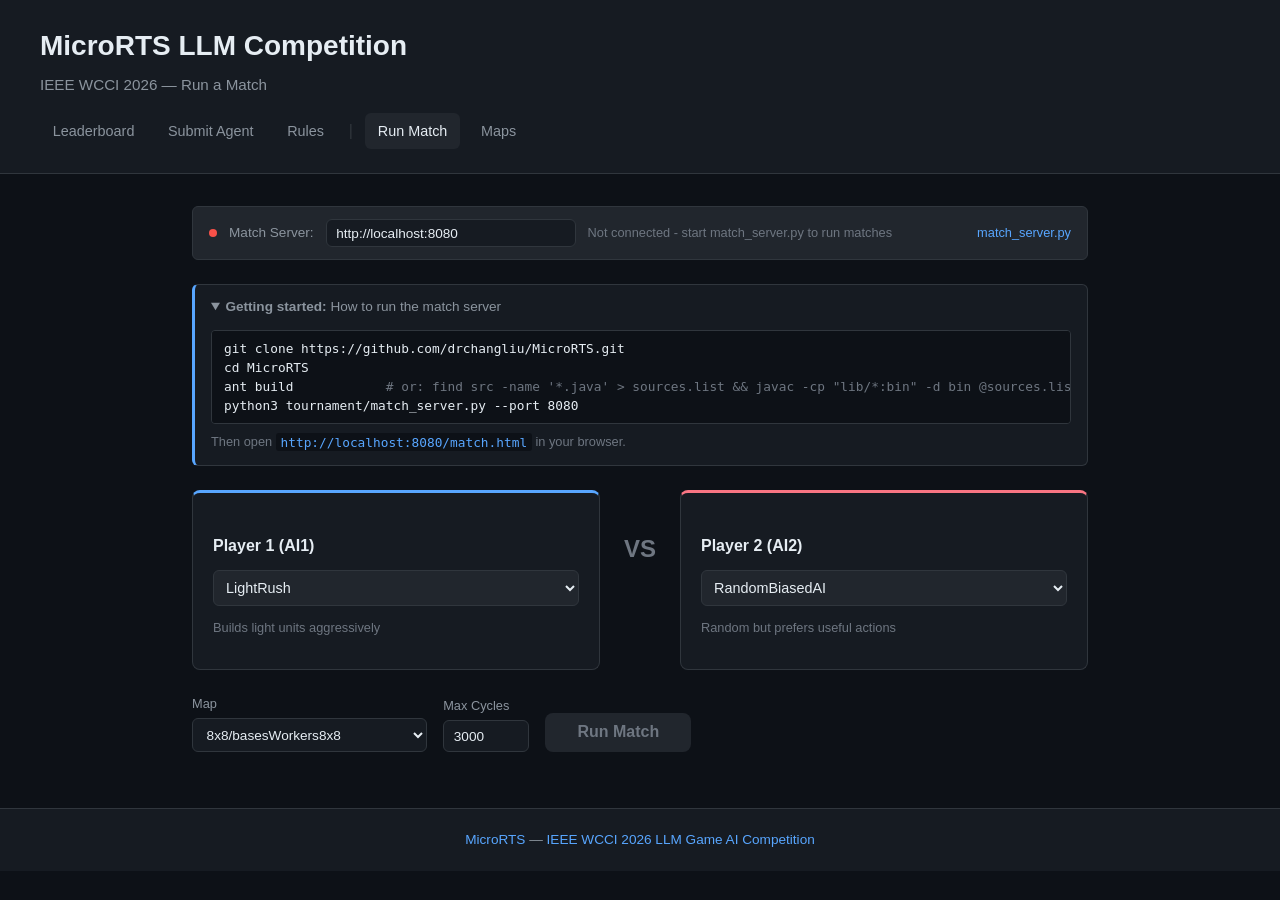
==== commit c001abcc: "Merge branch 'drchangliu:master' into master" ====
--- a/docs/match.html
+++ b/docs/match.html
@@ -350,11 +350,16 @@
             padding: 0.5rem 0.75rem;
             border-bottom: 1px solid var(--border);
             font-size: 0.85rem;
-        }
+            cursor: pointer;
+            transition: background 0.15s;
+        }
+        .history-entry:hover { background: var(--bg-tertiary); }
         .history-entry:last-child { border-bottom: none; }
         .history-result { font-weight: 600; min-width: 5rem; }
         .history-agents { color: var(--text-secondary); flex: 1; }
-        .history-time { color: var(--text-muted); font-size: 0.75rem; }
+        .history-meta { color: var(--text-muted); font-size: 0.75rem; text-align: right; white-space: nowrap; }
+        .history-meta .history-ticks { display: block; }
+        .history-meta .history-ts { display: block; font-size: 0.7rem; }
 
         @media (max-width: 768px) {
             .match-grid {
@@ -381,6 +386,7 @@
                 <a href="rules.html">Rules</a>
                 <span class="nav-sep">|</span>
                 <a href="match.html" class="tab active">Run Match</a>
+                <a href="maps.html">Maps</a>
             </nav>
         </div>
     </header>
@@ -454,6 +460,11 @@
         </div>
 
         <div class="replay-panel" id="replay-panel">
+            <div class="replay-players" id="replay-players" style="text-align:center; margin-bottom:0.5rem; font-size:0.95rem; display:none;">
+                <span id="replay-p1" style="color:#0C7BDC; font-weight:600;"></span>
+                <span style="color:var(--text-muted); margin:0 0.5rem;">vs</span>
+                <span id="replay-p2" style="color:#BF3682; font-weight:600;"></span>
+            </div>
             <div class="replay-header">
                 <h3>Game Replay</h3>
                 <div class="replay-controls">
@@ -529,7 +540,8 @@
                 { "class": "ai.mcts.submissions.nick_mcts.NickMCTS", "name": "Nick MCTS", "description": "NaiveMCTS with modified evaluation and worker rush policy", "requires_llm": false },
                 { "class": "ai.mcts.submissions.penguin_bot.MCTSAgent", "name": "PenguinBot", "description": "NaiveMCTS bot with periodic Ollama strategy guidance", "requires_llm": true },
                 { "class": "ai.mcts.submissions.xiebot.XieBot", "name": "xiebot", "description": "Hybrid MCTS bot with Ollama-guided macro strategy switching", "requires_llm": true },
-                { "class": "ai.abstraction.submissions.yebot.yebot", "name": "yebot", "description": "Pure LLM (Cloud DeepSeek) with economy/military/attack prompts", "requires_llm": true }
+                { "class": "ai.abstraction.submissions.yebot.yebot", "name": "yebot", "description": "Pure LLM (Cloud DeepSeek) with economy/military/attack prompts", "requires_llm": true },
+                { "class": "ai.abstraction.submissions.mayari_llm.mayari", "name": "Mayari-LLM", "description": "MayariBot hardcoded with the use of LLM", "requires_llm": true }
             ]
         };
 
@@ -545,10 +557,31 @@
 
         // State
         var agentsData = {};      // class -> info
-        var matchHistory = [];    // [{ai1, ai2, winner, ...}]
+        var matchHistory = loadHistory(); // [{ai1, ai2, winner, ...}]
         var currentMatchId = null;
         var pollTimer = null;
         var serverOnline = false;
+
+        function loadHistory() {
+            try {
+                var raw = localStorage.getItem('microrts_match_history');
+                if (raw) {
+                    var arr = JSON.parse(raw);
+                    // Restore Date objects from ISO strings
+                    for (var i = 0; i < arr.length; i++) {
+                        if (arr[i]._timestamp) arr[i]._timestamp = new Date(arr[i]._timestamp);
+                    }
+                    return arr;
+                }
+            } catch (e) {}
+            return [];
+        }
+
+        function saveHistory() {
+            try {
+                localStorage.setItem('microrts_match_history', JSON.stringify(matchHistory));
+            } catch (e) {}
+        }
 
         // DOM refs
         var serverUrlInput = document.getElementById('server-url');
@@ -583,6 +616,8 @@
 
         // --- Server connection ---
 
+        var autorunPending = false; // set true when URL params want auto-start
+
         function checkServer() {
             var url = getServerUrl() + '/api/agents';
             fetch(url, { signal: AbortSignal.timeout(3000) })
@@ -601,6 +636,21 @@
                 .then(function (r) { return r.json(); })
                 .then(function (data) {
                     populateMaps(data.maps, data.default);
+                    // Re-apply URL params after server rebuilds dropdowns
+                    var urlParams = new URLSearchParams(window.location.search);
+                    var pAi1 = urlParams.get('ai1');
+                    var pAi2 = urlParams.get('ai2');
+                    var pMap = urlParams.get('map');
+                    if (pAi1) ai1Select.value = pAi1;
+                    if (pAi2) ai2Select.value = pAi2;
+                    if (pMap) mapSelect.value = pMap;
+                    if (pAi1 || pAi2) { updateDesc('ai1'); updateDesc('ai2'); }
+                    if (pMap) loadMapPreview(pMap);
+                    // Auto-start match if URL params were provided
+                    if (autorunPending) {
+                        autorunPending = false;
+                        btnFight.click();
+                    }
                 })
                 .catch(function () {
                     serverOnline = false;
@@ -897,12 +947,26 @@
 
             if (match.status === 'error') {
                 showError(match.error || 'Unknown error');
+                // Still show game log and add to history so user can debug
+                if (match.game_log) {
+                    logToggle.style.display = '';
+                    gameLog.textContent = match.game_log;
+                    // Auto-show log for errors
+                    gameLog.classList.add('visible');
+                    logToggle.textContent = 'Hide game log';
+                }
+                addToHistory(match);
                 return;
             }
 
             if (match.status === 'timeout') {
                 resultStatus.textContent = 'Match timed out';
                 resultWinner.textContent = 'Timeout';
+                resultWinner.className = 'result-winner draw';
+            } else if (match.crashed != null) {
+                resultStatus.textContent = 'AI crashed during match';
+                var crashName = match.crashed === 0 ? match.ai1_name : match.ai2_name;
+                resultWinner.innerHTML = escapeHtml(crashName) + ' crashed';
                 resultWinner.className = 'result-winner draw';
             } else {
                 resultStatus.textContent = 'Match completed';
@@ -934,7 +998,7 @@
 
             // Load trace for replay if available
             if (match.has_trace && match.id) {
-                loadTrace(match.id);
+                loadTrace(match.id, match.ai1_name, match.ai2_name);
             } else {
                 replayPanel.className = 'replay-panel';
             }
@@ -965,9 +1029,20 @@
         // --- Match history ---
 
         function addToHistory(match) {
+            match._timestamp = new Date();
             matchHistory.unshift(match);
             if (matchHistory.length > 20) matchHistory.pop();
+            saveHistory();
             renderHistory();
+        }
+
+        function formatTime(date) {
+            if (!date) return '';
+            var h = date.getHours();
+            var min = date.getMinutes();
+            var s = date.getSeconds();
+            var pad = function (n) { return n < 10 ? '0' + n : '' + n; };
+            return pad(h) + ':' + pad(min) + ':' + pad(s);
         }
 
         function renderHistory() {
@@ -981,17 +1056,33 @@
                 var m = matchHistory[i];
                 var resultCls = 'result-skip';
                 var resultText = 'Draw';
-                if (m.winner === 0) { resultCls = 'result-win'; resultText = 'P1 Win'; }
+                if (m.status === 'error') { resultCls = 'result-loss'; resultText = 'Error'; }
+                else if (m.crashed != null) { resultCls = 'result-loss'; resultText = 'Crash'; }
+                else if (m.winner === 0) { resultCls = 'result-win'; resultText = 'P1 Win'; }
                 else if (m.winner === 1) { resultCls = 'result-loss'; resultText = 'P2 Win'; }
                 else if (m.status === 'timeout') { resultText = 'Timeout'; }
-                var ticks = m.final_tick != null ? m.final_tick + ' ticks' : '';
-                html += '<div class="history-entry">' +
+                var ticks = m.final_tick != null ? m.final_tick + ' ticks' : (m.status === 'error' ? 'error' : '--');
+                var ts = m._timestamp ? formatTime(m._timestamp) : '';
+                html += '<div class="history-entry" data-history-idx="' + i + '">' +
                     '<span class="history-result ' + resultCls + '">' + resultText + '</span>' +
                     '<span class="history-agents">' + escapeHtml(m.ai1_name) + ' vs ' + escapeHtml(m.ai2_name) + '</span>' +
-                    '<span class="history-time">' + ticks + '</span>' +
+                    '<span class="history-meta"><span class="history-ticks">' + ticks + '</span><span class="history-ts">' + ts + '</span></span>' +
                     '</div>';
             }
             historyList.innerHTML = html;
+
+            // Attach click handlers
+            var entries = historyList.querySelectorAll('.history-entry');
+            for (var j = 0; j < entries.length; j++) {
+                entries[j].addEventListener('click', function () {
+                    var idx = parseInt(this.getAttribute('data-history-idx'));
+                    var m = matchHistory[idx];
+                    if (m && m.has_trace && m.id) {
+                        loadTrace(m.id, m.ai1_name, m.ai2_name);
+                        replayPanel.scrollIntoView({ behavior: 'smooth', block: 'nearest' });
+                    }
+                });
+            }
         }
 
         // --- Replay Engine ---
@@ -1022,8 +1113,11 @@
             hpLost: '#f85149',
         };
 
-        function loadTrace(matchId) {
+        function loadTrace(matchId, p1Name, p2Name) {
             replayPanel.className = 'replay-panel';
+            var playersEl = document.getElementById('replay-players');
+            var p1El = document.getElementById('replay-p1');
+            var p2El = document.getElementById('replay-p2');
             fetch(getServerUrl() + '/api/trace/' + matchId)
                 .then(function (r) {
                     if (!r.ok) throw new Error('Trace not available');
@@ -1036,10 +1130,19 @@
                     if (replayTimer) clearInterval(replayTimer);
                     replayPanel.className = 'replay-panel visible';
                     document.getElementById('replay-play').textContent = 'Play';
+                    // Show player names
+                    if (p1Name && p2Name) {
+                        p1El.textContent = p1Name;
+                        p2El.textContent = p2Name;
+                        playersEl.style.display = '';
+                    } else {
+                        playersEl.style.display = 'none';
+                    }
                     drawFrame();
                 })
                 .catch(function () {
                     replayPanel.className = 'replay-panel';
+                    playersEl.style.display = 'none';
                 });
         }
 
@@ -1255,8 +1358,23 @@
         // Default: LightRush (P1) vs RandomBiasedAI (P2) for a quick demo
         ai1Select.value = 'ai.abstraction.LightRush';
         ai2Select.value = 'ai.RandomBiasedAI';
+
+        // Check URL parameters for pre-filling (from leaderboard links)
+        var urlParams = new URLSearchParams(window.location.search);
+        var paramAi1 = urlParams.get('ai1');
+        var paramAi2 = urlParams.get('ai2');
+        var paramMap = urlParams.get('map');
+        if (paramAi1) ai1Select.value = paramAi1;
+        if (paramAi2) ai2Select.value = paramAi2;
+        if (paramMap) mapSelect.value = paramMap;
+        // Auto-start when server connects if we arrived via URL params
+        if (paramAi1 && paramAi2) autorunPending = true;
+
         updateDesc('ai1');
         updateDesc('ai2');
+        if (paramMap) loadMapPreview(paramMap);
+        // Render any previously saved match history
+        renderHistory();
         // Try to connect to server (will override with full agent/map list if available)
         checkServer();
         // Re-check periodically
--- a/docs/style.css
+++ b/docs/style.css
@@ -361,6 +361,104 @@
     color: var(--text-muted);
 }
 
+/* Clickable table rows (leaderboard, benchmarks, history tables only) */
+#leaderboard-table tbody tr,
+#benchmarks-table tbody tr,
+#history-table tbody tr {
+    cursor: pointer;
+    transition: background 0.15s;
+}
+
+tr.detail-row {
+    cursor: default;
+}
+
+tr.detail-row td {
+    padding: 0;
+    border-bottom: 1px solid var(--border);
+}
+
+tr.detail-row:hover {
+    background: inherit;
+}
+
+tr.active-row {
+    background: var(--bg-secondary);
+}
+
+/* Detail panel (expanded below a clicked row) */
+.detail-panel {
+    background: var(--bg-tertiary);
+    border: 1px solid var(--border);
+    border-radius: 6px;
+    padding: 1rem 1.25rem;
+    margin: 0.5rem 0.75rem;
+}
+
+.detail-panel h4 {
+    margin: 0 0 0.75rem 0;
+    font-size: 0.9rem;
+    color: var(--text-secondary);
+}
+
+.game-cards {
+    display: flex;
+    flex-wrap: wrap;
+    gap: 0.75rem;
+}
+
+.game-card {
+    background: var(--bg-secondary);
+    border: 1px solid var(--border);
+    border-radius: 6px;
+    padding: 0.75rem 1rem;
+    min-width: 160px;
+    flex: 0 1 auto;
+}
+
+.game-card .opponent-name {
+    font-weight: 600;
+    font-size: 0.85rem;
+    margin-bottom: 0.35rem;
+}
+
+.game-card .result-badge {
+    display: inline-block;
+    padding: 0.1rem 0.4rem;
+    border-radius: 4px;
+    font-size: 0.75rem;
+    font-weight: 600;
+    margin-bottom: 0.35rem;
+}
+
+.game-card .result-badge.badge-win { background: var(--win); color: #000; }
+.game-card .result-badge.badge-loss { background: var(--loss); color: #000; }
+.game-card .result-badge.badge-draw { background: var(--draw); color: #000; }
+.game-card .result-badge.badge-skip { background: var(--bg-tertiary); color: var(--text-muted); }
+
+.game-card .game-pts {
+    font-size: 0.8rem;
+    color: var(--text-secondary);
+    margin-bottom: 0.5rem;
+}
+
+.replay-btn {
+    display: inline-block;
+    padding: 0.25rem 0.6rem;
+    background: var(--accent);
+    color: #000;
+    border-radius: 4px;
+    font-size: 0.75rem;
+    font-weight: 600;
+    text-decoration: none;
+    transition: background 0.15s;
+}
+
+.replay-btn:hover {
+    background: var(--accent-hover);
+    text-decoration: none;
+}
+
 /* Source badge */
 .source-badge {
     display: inline-block;
